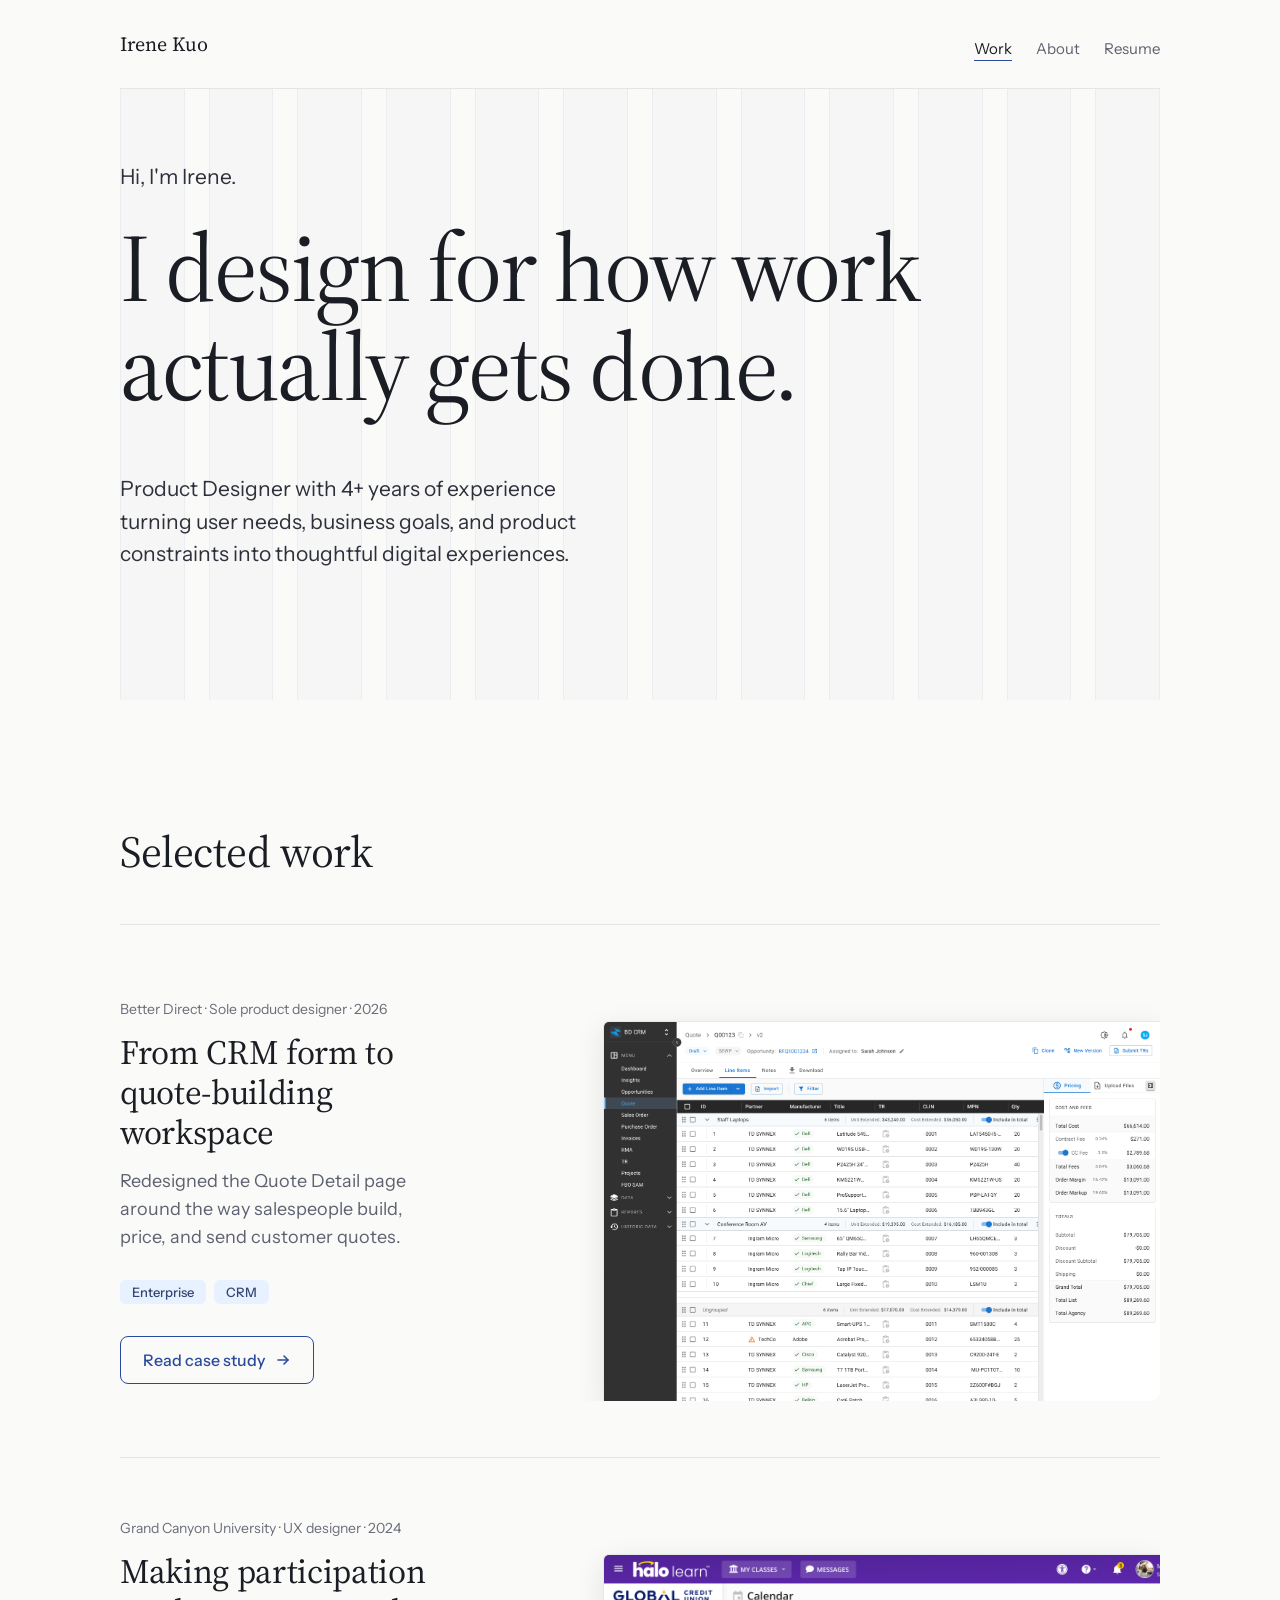
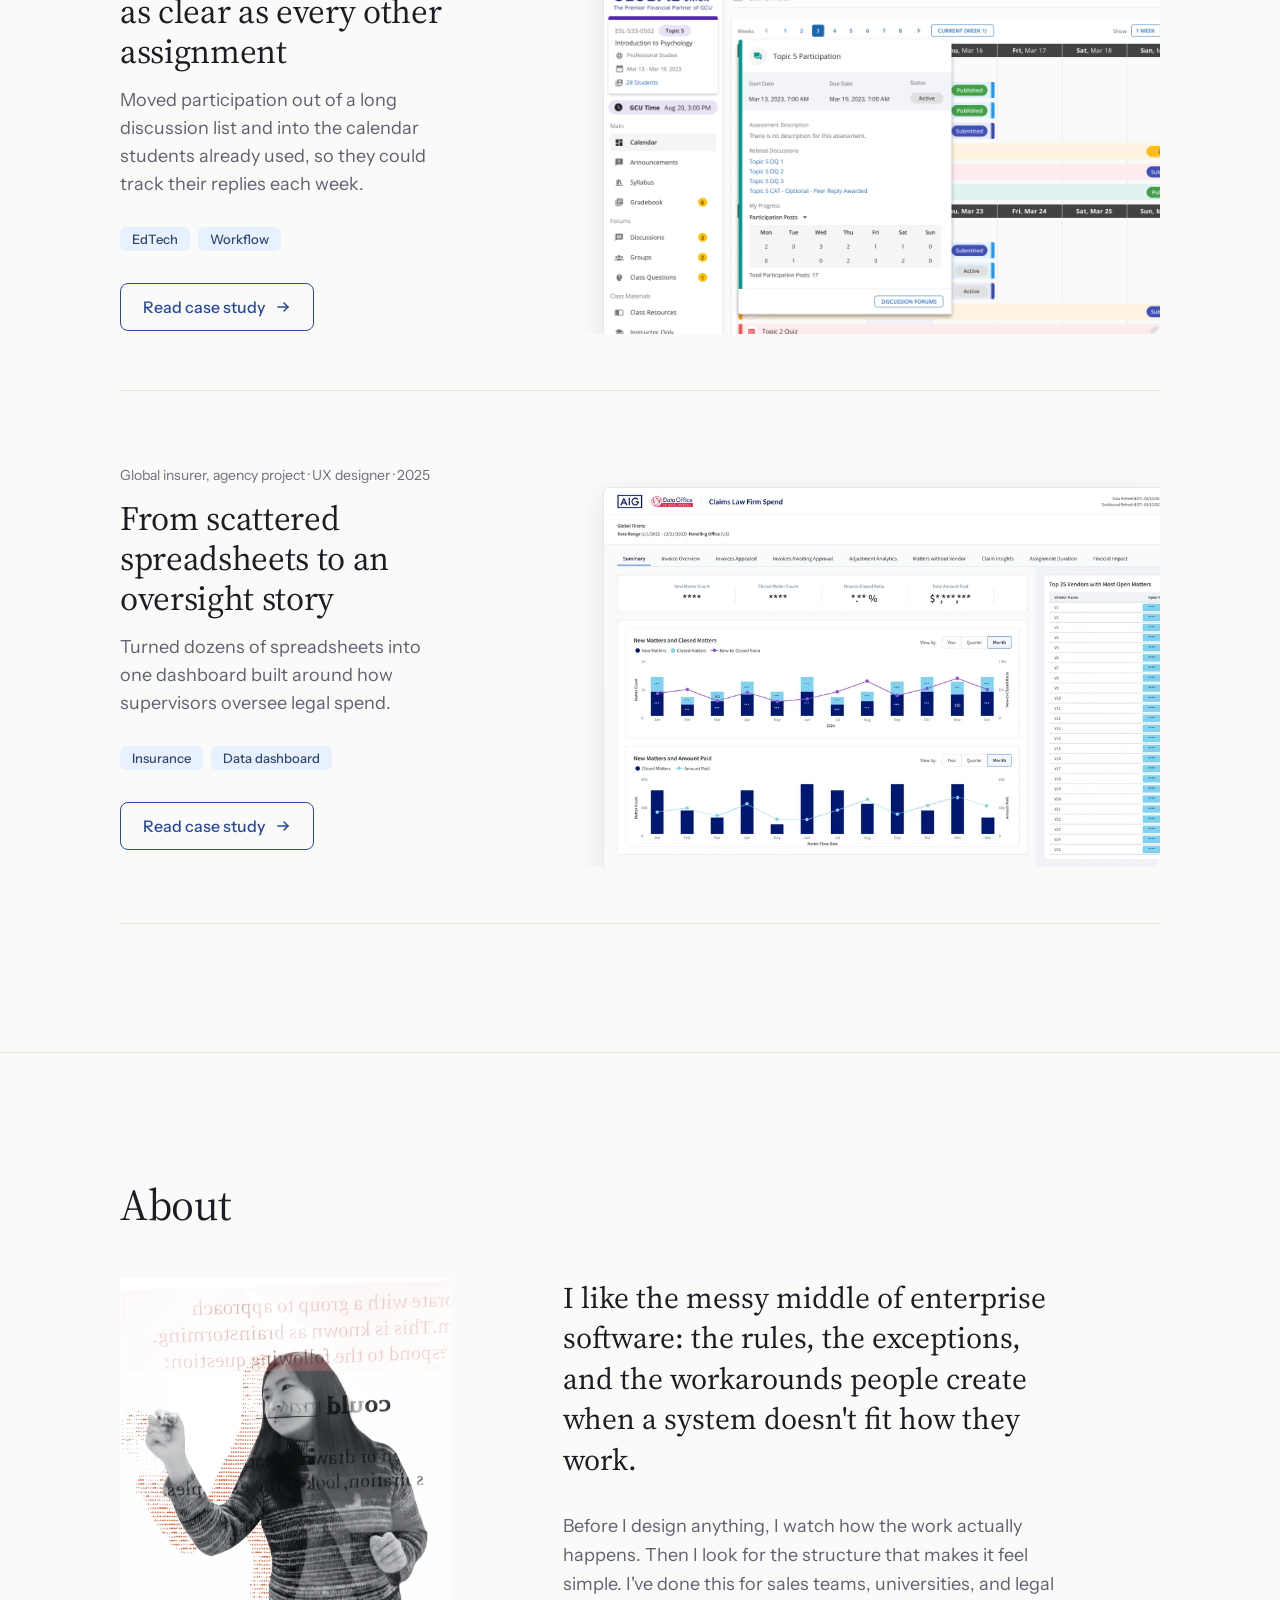
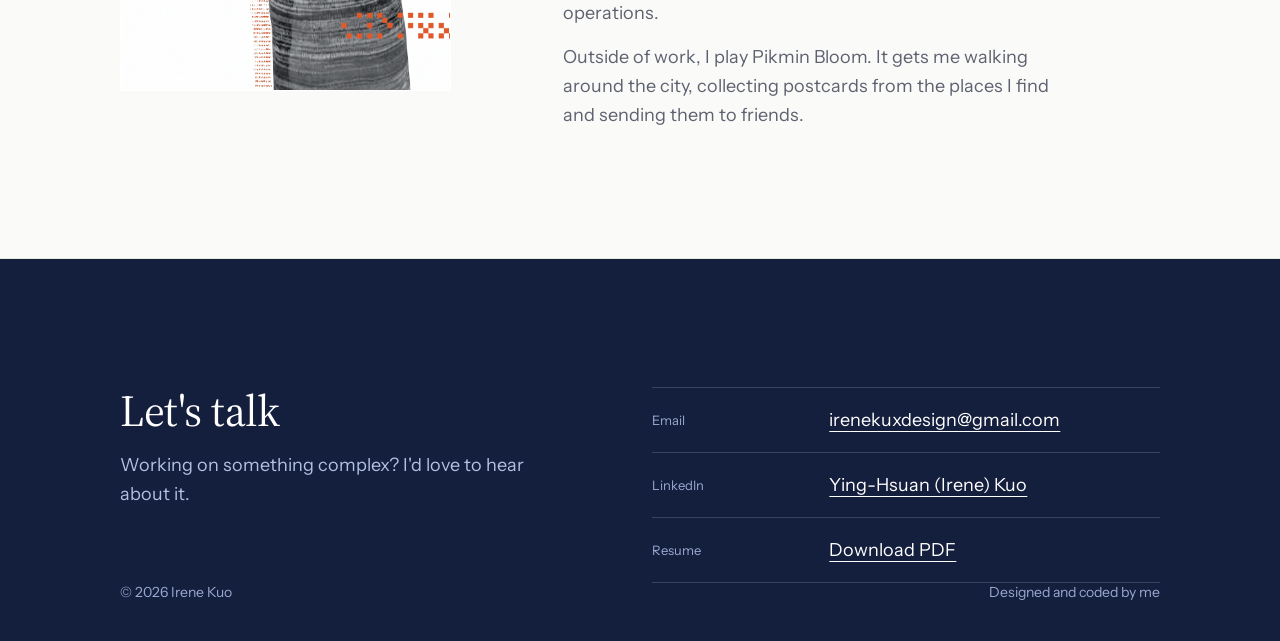
==== index.html @ baa1fa62 "Add files via upload" ====
<!doctype html>
<html lang="en">
<head>
<meta charset="utf-8">
<meta name="viewport" content="width=device-width, initial-scale=1">
<title>Irene Kuo · Product Designer</title>
<meta name="description" content="Product designer for enterprise workflows. Case studies in CRM quoting, EdTech participation, and legal spend dashboards.">
<meta property="og:title" content="Irene Kuo · Product Designer">
<meta property="og:description" content="Product designer for enterprise workflows. Case studies in CRM quoting, EdTech participation, and legal spend dashboards.">
<link rel="preconnect" href="https://fonts.googleapis.com"><link rel="preconnect" href="https://fonts.gstatic.com" crossorigin><link rel="stylesheet" href="https://fonts.googleapis.com/css2?family=Source+Serif+4:ital,opsz,wght@0,8..60,400;0,8..60,500;1,8..60,400&amp;family=Instrument+Sans:wght@400;500&amp;display=swap">
<style>

body{margin:0;background:#FAFAF8;font-family:"Instrument Sans",system-ui,sans-serif;color:#1B1D24;-webkit-font-smoothing:antialiased}
a{color:#2B4A9B}a:hover{color:#213A7D}
.hd .w{display:inline-block;transition:transform .95s cubic-bezier(.2,.85,.25,1)}
.hd .w:nth-of-type(2){transition-delay:.04s}.hd .w:nth-of-type(3){transition-delay:.08s}.hd .w:nth-of-type(4){transition-delay:.12s}.hd .w:nth-of-type(5){transition-delay:.16s}.hd .w:nth-of-type(6){transition-delay:.2s}.hd .w:nth-of-type(7){transition-delay:.24s}.hd .w:nth-of-type(8){transition-delay:.28s}.hd .w:nth-of-type(9){transition-delay:.32s}.hd .w:nth-of-type(10){transition-delay:.36s}
.hd.scatter .w:nth-of-type(1){transform:translate(-14px,-30px) rotate(-4deg)}
.hd.scatter .w:nth-of-type(2){transform:translate(22px,18px) rotate(2.5deg)}
.hd.scatter .w:nth-of-type(3){transform:translate(-10px,-22px) rotate(-2deg)}
.hd.scatter .w:nth-of-type(4){transform:translate(34px,26px) rotate(3deg)}
.hd.scatter .w:nth-of-type(5){transform:translate(-26px,20px) rotate(-3.5deg)}
.hd.scatter .w:nth-of-type(6){transform:translate(16px,-24px) rotate(4deg)}
.hd.scatter .w:nth-of-type(7){transform:translate(-8px,30px) rotate(-2.5deg)}
.hd.scatter .w:nth-of-type(8){transform:translate(24px,-14px) rotate(5deg)}
.hd.scatter .w:nth-of-type(9){transform:translate(-30px,16px) rotate(-3deg)}
.hd.scatter .w:nth-of-type(10){transform:translate(12px,-28px) rotate(2deg)}
.gridlayer{transition:opacity .7s ease}
.col{background:rgba(43,74,155,.07);border-left:1px solid rgba(43,74,155,.22);border-right:1px solid rgba(43,74,155,.22)}
.dots{background-image:radial-gradient(circle,rgba(43,74,155,.35) 1.2px,transparent 1.4px);background-size:24px 24px}
.mark{background-image:linear-gradient(#FAD9C8,#FAD9C8);background-repeat:no-repeat;background-position:0 86%;background-size:0% 20%;padding-inline:4px;margin-inline:-4px;-webkit-box-decoration-break:clone;box-decoration-break:clone;transition:background-size .9s cubic-bezier(.6,0,.2,1)}
.mark.on{background-size:100% 20%}
@media (prefers-reduced-motion:reduce){.hd .w,.gridlayer,.mark{transition:none}}


body{margin:0;background:#FAFAF8;font-family:"Instrument Sans",system-ui,sans-serif;color:#1B1D24;-webkit-font-smoothing:antialiased}
a{color:#2B4A9B}a:hover{color:#213A7D}
.row:hover .ttl{color:#2B4A9B}
.cta{transition:background-color .15s ease,color .15s ease}.cta svg{transition:transform .15s ease}.row:hover .cta{background-color:#E8EDF8 !important;color:#213A7D !important;border-color:#213A7D !important}.row:hover .cta svg{transform:translateX(3px)}.cover img{transition:transform .4s cubic-bezier(.2,.8,.2,1);transform-origin:left top}.row:hover .cover img{transform:scale(1.015)}.row:focus-visible{outline:2px solid #2B4A9B;outline-offset:8px;border-radius:4px}


body{margin:0;font-family:"Instrument Sans",system-ui,sans-serif;color:#1B1D24;-webkit-font-smoothing:antialiased; background-color: #FAFAF8; }
a{color:#2B4A9B}a:hover{color:#213A7D}


body{margin:0;background:#FAFAF8;font-family:"Instrument Sans",system-ui,sans-serif;color:#1B1D24;-webkit-font-smoothing:antialiased}
a{color:#BFCCF2}a:hover{color:#FFFFFF}

</style>
<link rel="stylesheet" href="site.css">
</head>
<body class="home">

<div id="top" class="hero" style="width: 100%; max-width: 1440px; margin-inline: auto; min-height: 700px; box-sizing: border-box; overflow: hidden; position: relative; background: #FAFAF8; font-family: 'Instrument Sans', system-ui, sans-serif; color: #1B1D24">


<div class="gridlayer" aria-hidden="true" style="position: absolute; top: 88px; bottom: 0; left: 120px; right: 120px; display: grid; grid-template-columns: repeat(12, minmax(0, 1fr)); column-gap: 24px; opacity: 1; pointer-events: none">
<div class="col"></div><div class="col"></div><div class="col"></div><div class="col"></div><div class="col"></div><div class="col"></div><div class="col"></div><div class="col"></div><div class="col"></div><div class="col"></div><div class="col"></div><div class="col"></div>
</div>



<header style="position: relative; padding-inline: 120px">
<nav aria-label="Main" style="display: flex; justify-content: space-between; align-items: center; height: 88px; border-bottom: 1px solid #E6E6E1">
<a href="index.html" style="font-family: 'Source Serif 4', Georgia, serif; font-size: 20px; color: #1B1D24; text-decoration: none">Irene Kuo</a>
<div style="display: flex; gap: 24px; font-size: 15px">
<a href="#work" aria-current="page" style="color: #1B1D24; text-decoration: none; padding: 12px 0 2px; border-bottom: 1.5px solid #2B4A9B">Work</a>
<a href="#about" style="color: #5E6170; text-decoration: none; padding: 12px 0 2px">About</a>
<a href="resume.pdf" target="_blank" rel="noopener" style="color: #5E6170; text-decoration: none; padding: 12px 0 2px">Resume</a>
</div>
</nav>
</header>

<main style="position: relative; padding-inline: 120px">
<section style="padding-top: 72px; display: grid; grid-template-columns: repeat(12, minmax(0, 1fr)); column-gap: 24px">
<p style="grid-column: 1 / span 6; margin: 56px 0 0; font-size: 21px; line-height: 1.55; color: #2E313B; margin-bottom: 24px; margin-top: 0px">Hi, I'm Irene.</p><h1 class="hd scatter" aria-label="I design for how work actually gets done." style="grid-column: 1 / span 12; margin: 0; font-family: 'Source Serif 4', Georgia, serif; font-weight: 400; font-size: 96px; line-height: 1.04; letter-spacing: -0.025em; color: #1B1D24"><span class="w">I</span> <span class="w">design</span> <span class="w">for</span> <span class="w">how</span> <span class="w">work</span><br><span class="w"><span class="mark">actually</span></span> <span class="w">gets</span> <span class="w">done.</span></h1>

<p style="grid-column: 1 / span 6; margin: 56px 0 0; font-size: 21px; line-height: 1.55; color: #2E313B">Product Designer with 4+ years of experience turning user needs, business goals, and product constraints into thoughtful digital experiences.</p>




</section>
</main>

</div>


<div style="width: 100%; max-width: 1440px; margin-inline: auto; box-sizing: border-box; background: #FAFAF8; font-family: 'Instrument Sans', system-ui, sans-serif; color: #1B1D24; padding: 128px 120px">

<section id="work" aria-labelledby="work-title" style="display: flex; flex-direction: column">
<div style="display: flex; justify-content: space-between; align-items: baseline; margin-bottom: 48px">
<h2 id="work-title" style="margin: 0; font-family: 'Source Serif 4', Georgia, serif; font-weight: 400; font-size: 44px; line-height: 1.1; letter-spacing: -0.01em">Selected work</h2>
</div>

<a class="row" href="better-direct.html" style="display: grid; grid-template-columns: repeat(12, minmax(0, 1fr)); column-gap: 24px; align-items: center; padding-block: 56px; border-top: 1px solid #E6E6E1; color: #1B1D24; text-decoration: none">
<div style="grid-column: 1 / span 4; display: flex; flex-direction: column">
<p style="margin: 0; font-size: 14px; line-height: 1.5; color: #6B6E7A">Better Direct · Sole product designer · 2026</p>
<h3 class="ttl" style="margin: 12px 0 0; font-family: 'Source Serif 4', Georgia, serif; font-weight: 400; font-size: 34px; line-height: 1.18; letter-spacing: -0.01em">From CRM form to quote-building workspace</h3>
<p style="margin: 16px 0 0; font-size: 18px; line-height: 1.55; color: #5E6170">Redesigned the Quote Detail page around the way salespeople build, price, and send customer quotes.</p>
<div style="margin-top: 28px; display: flex; gap: 8px; flex-wrap: wrap">
<span style="font-size: 13px; font-weight: 500; color: #314770; background: #E8F1FF; padding: 4px 12px; border-radius: 6px">Enterprise</span>
<span style="font-size: 13px; font-weight: 500; color: #314770; background: #E8F1FF; padding: 4px 12px; border-radius: 6px">CRM</span>
</div>
<span class="cta" style="margin-top: 32px; align-self: flex-start; display: inline-flex; align-items: center; gap: 10px; min-height: 48px; padding: 0 22px; box-sizing: border-box; border-radius: 8px; background: transparent; border: 1.5px solid #2B4A9B; color: #2B4A9B; font-size: 16px; font-weight: 500">Read case study<svg width="16" height="16" viewBox="0 0 16 16" fill="none" stroke="currentColor" stroke-width="1.6" stroke-linecap="round" stroke-linejoin="round" aria-hidden="true"><path d="M3 8h10"></path><path d="M9 4l4 4-4 4"></path></svg></span>
</div>
<div class="cover" style="grid-column: 6 / span 7; height: 420px; box-sizing: border-box; border-radius: 10px; border: 0; overflow: hidden; padding: 40px 0 0 40px"><img src="assets/18284780cf82d96c744953fb5672e2c8.png" alt="Redesigned Quote Detail workspace with line items grouped into solutions and the pricing panel beside the table" style="display: block; width: 100%; height: 100%; object-fit: cover; object-position: left top; border-radius: 6px 0 0 0; border-top: 1px solid rgba(27,29,36,0.08); border-left: 1px solid rgba(27,29,36,0.08); box-shadow: 0 8px 28px rgba(27,29,36,0.10)"></div>
</a>

<a class="row" href="gcu.html" style="display: grid; grid-template-columns: repeat(12, minmax(0, 1fr)); column-gap: 24px; align-items: center; padding-block: 56px; border-top: 1px solid #E6E6E1; color: #1B1D24; text-decoration: none">
<div style="grid-column: 1 / span 4; display: flex; flex-direction: column">
<p style="margin: 0; font-size: 14px; line-height: 1.5; color: #6B6E7A">Grand Canyon University · UX designer · 2024</p>
<h3 class="ttl" style="margin: 12px 0 0; font-family: 'Source Serif 4', Georgia, serif; font-weight: 400; font-size: 34px; line-height: 1.18; letter-spacing: -0.01em">Making participation as clear as every other assignment</h3>
<p style="margin: 16px 0 0; font-size: 18px; line-height: 1.55; color: #5E6170">Moved participation out of a long discussion list and into the calendar students already used, so they could track their replies each week.</p>
<div style="margin-top: 28px; display: flex; gap: 8px; flex-wrap: wrap">
<span style="font-size: 13px; font-weight: 500; color: #314770; padding: 4px 12px; border-radius: 6px; background-color: #E8F1FF">EdTech</span>
<span style="font-size: 13px; font-weight: 500; color: #314770; padding: 4px 12px; border-radius: 6px; background-color: #E8F1FF">Workflow</span>
</div>
<span class="cta" style="margin-top: 32px; align-self: flex-start; display: inline-flex; align-items: center; gap: 10px; min-height: 48px; padding: 0 22px; box-sizing: border-box; border-radius: 8px; background: transparent; border: 1.5px solid #2B4A9B; color: #2B4A9B; font-size: 16px; font-weight: 500">Read case study<svg width="16" height="16" viewBox="0 0 16 16" fill="none" stroke="currentColor" stroke-width="1.6" stroke-linecap="round" stroke-linejoin="round" aria-hidden="true"><path d="M3 8h10"></path><path d="M9 4l4 4-4 4"></path></svg></span>
</div>
<div class="cover" style="grid-column: 6 / span 7; height: 420px; box-sizing: border-box; border-radius: 10px; border: 0; overflow: hidden; padding: 40px 0 0 40px"><img src="assets/d54fa1ac99803771630a6db6513b2a87.png" alt="Participation card open in the student calendar, showing related discussions and daily reply counts" style="display: block; width: 100%; height: 100%; object-fit: cover; object-position: left top; border-radius: 6px 0 0 0; border-top: 1px solid rgba(27,29,36,0.08); border-left: 1px solid rgba(27,29,36,0.08); box-shadow: 0 8px 28px rgba(27,29,36,0.10)"></div>
</a>

<a class="row" href="legal-spend.html" style="display: grid; grid-template-columns: repeat(12, minmax(0, 1fr)); column-gap: 24px; align-items: center; padding-block: 56px; border-top: 1px solid #E6E6E1; border-bottom: 1px solid #E6E6E1; color: #1B1D24; text-decoration: none">
<div style="grid-column: 1 / span 4; display: flex; flex-direction: column">
<p style="margin: 0; font-size: 14px; line-height: 1.5; color: #6B6E7A">Global insurer, agency project · UX designer · 2025</p>
<h3 class="ttl" style="margin: 12px 0 0; font-family: 'Source Serif 4', Georgia, serif; font-weight: 400; font-size: 34px; line-height: 1.18; letter-spacing: -0.01em">From scattered spreadsheets to an oversight story</h3>
<p style="margin: 16px 0 0; font-size: 18px; line-height: 1.55; color: #5E6170">Turned dozens of spreadsheets into one dashboard built around how supervisors oversee legal spend.</p>
<div style="margin-top: 28px; display: flex; gap: 8px; flex-wrap: wrap">
<span style="font-size: 13px; font-weight: 500; color: #314770; padding: 4px 12px; border-radius: 6px; background-color: #e8f1ff">Insurance</span>
<span style="font-size: 13px; font-weight: 500; color: #314770; padding: 4px 12px; border-radius: 6px; background-color: #e8f1ff">Data dashboard</span>
</div>
<span class="cta" style="margin-top: 32px; align-self: flex-start; display: inline-flex; align-items: center; gap: 10px; min-height: 48px; padding: 0 22px; box-sizing: border-box; border-radius: 8px; background: transparent; border: 1.5px solid #2B4A9B; color: #2B4A9B; font-size: 16px; font-weight: 500">Read case study<svg width="16" height="16" viewBox="0 0 16 16" fill="none" stroke="currentColor" stroke-width="1.6" stroke-linecap="round" stroke-linejoin="round" aria-hidden="true"><path d="M3 8h10"></path><path d="M9 4l4 4-4 4"></path></svg></span>
</div>
<div class="cover" style="grid-column: 6 / span 7; height: 420px; box-sizing: border-box; border-radius: 10px; border: 0; overflow: hidden; padding: 40px 0 0 40px"><img src="assets/3362d50595035194a58b5892fbbaa242.png" alt="Legal spend dashboard Summary tab with KPI cards, monthly matter charts, and a ranked vendor list" style="display: block; width: 100%; height: 100%; object-fit: cover; object-position: left top; border-radius: 6px 0 0 0; border-top: 1px solid rgba(27,29,36,0.08); border-left: 1px solid rgba(27,29,36,0.08); box-shadow: 0 8px 28px rgba(27,29,36,0.10)"></div>
</a>
</section>

</div>


<div style="width: 100%; max-width: 1440px; margin-inline: auto; box-sizing: border-box; font-family: 'Instrument Sans', system-ui, sans-serif; color: #1B1D24; padding: 128px 120px; border-top: 1px solid #E6E6E1; border-bottom: 1px solid #E6E6E1">

<section id="about" aria-labelledby="about-title" style="display: grid; grid-template-columns: repeat(12, minmax(0, 1fr)); column-gap: 24px; align-items: start">
<h2 id="about-title" style="grid-column: 1 / span 12; margin: 0 0 48px; font-family: 'Source Serif 4', Georgia, serif; font-weight: 400; font-size: 44px; line-height: 1.1; letter-spacing: -0.01em; color: #1B1D24">About</h2>

<img src="assets/a4dc9702ee5d21c18cdc6d72106892fa.webp" alt="Irene writing on a glass wall at a design exhibition" style="grid-column: 1 / span 4; display: block; width: 100%; aspect-ratio: 4 / 5; object-fit: cover; border-radius: 0px; border: 1px solid #E6E6E1; box-sizing: border-box; border-color: #FFFFFF">

<div style="grid-column: 6 / span 6; display: flex; flex-direction: column">
<p style="margin: 0; font-family: 'Source Serif 4', Georgia, serif; font-size: 30px; line-height: 1.35; color: #1B1D24">I like the messy middle of enterprise software: the rules, the exceptions, and the workarounds people create when a system doesn't fit how they work.</p>
<p style="margin: 32px 0 0; font-size: 18px; line-height: 1.6; color: #5E6170">Before I design anything, I watch how the work actually happens. Then I look for the structure that makes it feel simple. I've done this for sales teams, universities, and legal operations.</p>
<p style="margin: 16px 0 0; font-size: 18px; line-height: 1.6; color: #5E6170">Outside of work, I play Pikmin Bloom. It gets me walking around the city, collecting postcards from the places I find and sending them to friends.</p>

</div>
</section>

</div>


<div style="width: 100%; max-width: 1440px; margin-inline: auto; box-sizing: border-box; background: #141E3D; font-family: 'Instrument Sans', system-ui, sans-serif; color: #FFFFFF; padding: 128px 120px 40px; display: flex; flex-direction: column">

<footer id="contact" aria-labelledby="contact-title" style="flex-grow: 1; display: flex; flex-direction: column">
<div style="display: grid; grid-template-columns: repeat(12, minmax(0, 1fr)); column-gap: 24px; align-items: start">
<div style="grid-column: 1 / span 5">
<h2 id="contact-title" style="margin: 0; font-family: 'Source Serif 4', Georgia, serif; font-weight: 400; font-size: 44px; line-height: 1.1; letter-spacing: -0.01em; color: #FFFFFF">Let's talk</h2>
<p style="margin: 16px 0 0; font-size: 18px; line-height: 1.6; color: #B4C0E0">Working on something complex? I'd love to hear about it.</p>
</div>

<dl style="grid-column: 7 / span 6; margin: 0; display: flex; flex-direction: column">
<div style="display: grid; grid-template-columns: repeat(6, minmax(0, 1fr)); column-gap: 24px; align-items: center; min-height: 64px; border-top: 1px solid rgba(255,255,255,0.16)">
<dt style="grid-column: 1 / span 2; font-size: 13px; color: #9AA8D0">Email</dt>
<dd style="grid-column: 3 / span 4; margin: 0"><a href="mailto:irenekuxdesign@gmail.com" style="font-size: 18px; color: #FFFFFF; text-decoration: underline; text-underline-offset: 5px">irenekuxdesign@gmail.com</a></dd>
</div>
<div style="display: grid; grid-template-columns: repeat(6, minmax(0, 1fr)); column-gap: 24px; align-items: center; min-height: 64px; border-top: 1px solid rgba(255,255,255,0.16)">
<dt style="grid-column: 1 / span 2; font-size: 13px; color: #9AA8D0">LinkedIn</dt>
<dd style="grid-column: 3 / span 4; margin: 0"><a href="https://www.linkedin.com/in/ying-hsuan-irene-kuo-26b336165/" style="font-size: 18px; color: #FFFFFF; text-decoration: underline; text-underline-offset: 5px">Ying-Hsuan (Irene) Kuo</a></dd>
</div>
<div style="display: grid; grid-template-columns: repeat(6, minmax(0, 1fr)); column-gap: 24px; align-items: center; min-height: 64px; border-top: 1px solid rgba(255,255,255,0.16); border-bottom: 1px solid rgba(255,255,255,0.16)">
<dt style="grid-column: 1 / span 2; font-size: 13px; color: #9AA8D0">Resume</dt>
<dd style="grid-column: 3 / span 4; margin: 0"><a href="resume.pdf" target="_blank" rel="noopener" style="font-size: 18px; color: #FFFFFF; text-decoration: underline; text-underline-offset: 5px">Download PDF</a></dd>
</div>
</dl>
</div>

<div style="margin-top: auto; display: flex; justify-content: space-between; font-size: 14px; color: #9AA8D0">
<span>© 2026 Irene Kuo</span>
<span>Designed and coded by me</span>
</div>
</footer>

</div>

<script src="site.js"></script>
</body>
</html>
---- site.css ----
html { scroll-behavior: smooth; }
@media (prefers-reduced-motion: reduce) { html { scroll-behavior: auto; } }
body { margin: 0; background: #FAFAF8; }
img, video, svg { max-width: 100%; }
section[id] { scroll-margin-top: 24px; }

/* Case study side navigation stays in view */
nav.toc { position: sticky; top: 32px; }
nav.toc a { transition: color .15s ease, border-color .15s ease; }
nav.toc a:hover { color: #1B1D24 !important; }

/* Footer always full-bleed navy */
#contact { max-width: 1200px; margin-inline: auto; width: 100%; }
.home > div:last-of-type { max-width: none !important; }

/* ---------- Tablet ---------- */
@media (max-width: 1100px) {
  [style*="padding-inline: 120px"] { padding-inline: 48px !important; }
  [style*="padding: 128px 120px"] { padding-left: 48px !important; padding-right: 48px !important; }
  main[style*="padding: 96px 120px 0"] { padding-left: 48px !important; padding-right: 48px !important; }
  [style*="margin: 40px -104px"], [style*="margin: 56px -104px"], [style*="margin: 32px -104px"], [style*="-104px"] { margin-right: 0 !important; }
  .hero h1 { font-size: 72px !important; }
}

/* ---------- Phone ---------- */
@media (max-width: 760px) {
  body { -webkit-text-size-adjust: 100%; }
  [style*="padding-inline: 120px"], [style*="padding-inline: 48px"] { padding-inline: 20px !important; }
  [style*="padding: 128px 120px"] { padding: 72px 20px !important; }
  main[style*="padding: 96px 120px 0"] { padding: 56px 20px 0 !important; }
  [style*="height: 88px"] { height: 64px !important; }

  /* Layout grids become one column */
  [style*="grid-template-columns: repeat(12"], [style*="grid-template-columns: repeat(2,"], [style*="grid-template-columns: repeat(3,"], [style*="grid-template-columns: repeat(4,"],
  [style*="minmax(0, 5fr) minmax(0, 7fr)"], [style*="minmax(0, 1fr) minmax(0, 2fr)"], [style*="minmax(0, 1.785fr)"], [style*="minmax(0, 1fr) auto minmax(0, 1fr)"] { grid-template-columns: minmax(0, 1fr) !important; row-gap: 20px; }
  [style*="grid-template-columns: repeat(12"] > *, [style*="grid-template-columns: repeat(2,"] > *, [style*="grid-template-columns: repeat(3,"] > *, [style*="grid-template-columns: repeat(4,"] > *,
  [style*="minmax(0, 5fr) minmax(0, 7fr)"] > *, [style*="minmax(0, 1fr) minmax(0, 2fr)"] > *, [style*="minmax(0, 1.785fr)"] > *, [style*="minmax(0, 1fr) auto minmax(0, 1fr)"] > * { grid-column: 1 / -1 !important; }
  [style*="minmax(0, 1fr) auto minmax(0, 1fr)"] > svg { transform: rotate(90deg); justify-self: start; margin: 0 !important; }
  /* Wide diagrams keep their layout and scroll sideways */
  .case figure { overflow-x: auto; -webkit-overflow-scrolling: touch; }
  .hflow, [style*="28px minmax(0, 1fr) 28px"], [style*="grid-template-columns: repeat(5,"] { min-width: 680px; }
  .hero .gridlayer { display: none; }
  /* Hide the in-page side navigation */
  nav.toc { display: none !important; }

  /* Headings */
  .hero { min-height: 0 !important; padding-bottom: 72px; }
  .hero h1 { font-size: 44px !important; line-height: 1.08 !important; }
  .hero p { font-size: 18px !important; }
  .hero section { padding-top: 48px !important; }
  h1 { font-size: 38px !important; }
  .case h2 { font-size: 30px !important; }
  #work-title, #about-title, #contact-title { font-size: 34px !important; }
  .ttl { font-size: 28px !important; }
  .next p[style*="font-size: 44px"] { font-size: 30px !important; }
  .next .cta { justify-self: start !important; }
  .case .num { font-size: 40px !important; }
  .case blockquote, .case figure p[style*="italic"] { font-size: 18px !important; }

  /* Selected work */
  .row { padding-block: 40px !important; }
  .cover { order: -1; height: 240px !important; padding: 20px 0 0 20px !important; }
  #about img { max-width: 360px; }
  #about p[style*="font-size: 30px"] { font-size: 24px !important; }

  /* Case study content */
  .case .sec { padding-top: 72px !important; }
  .case figure { margin-left: 0 !important; margin-right: 0 !important; }
  .case figure[style*="padding: 28px 24px"], .case figure [style*="padding: 28px 24px"] { padding: 20px 16px !important; }
  .case [style*="padding: 40px"] { padding: 16px !important; }
  .case table { display: block; overflow-x: auto; -webkit-overflow-scrolling: touch; }

  /* Footer */
  #contact dl { margin-top: 40px !important; }
  #contact > div:last-child { flex-direction: column; gap: 8px; margin-top: 56px !important; }
  [style*="padding: 128px 120px 40px"] { padding: 72px 20px 32px !important; }
}
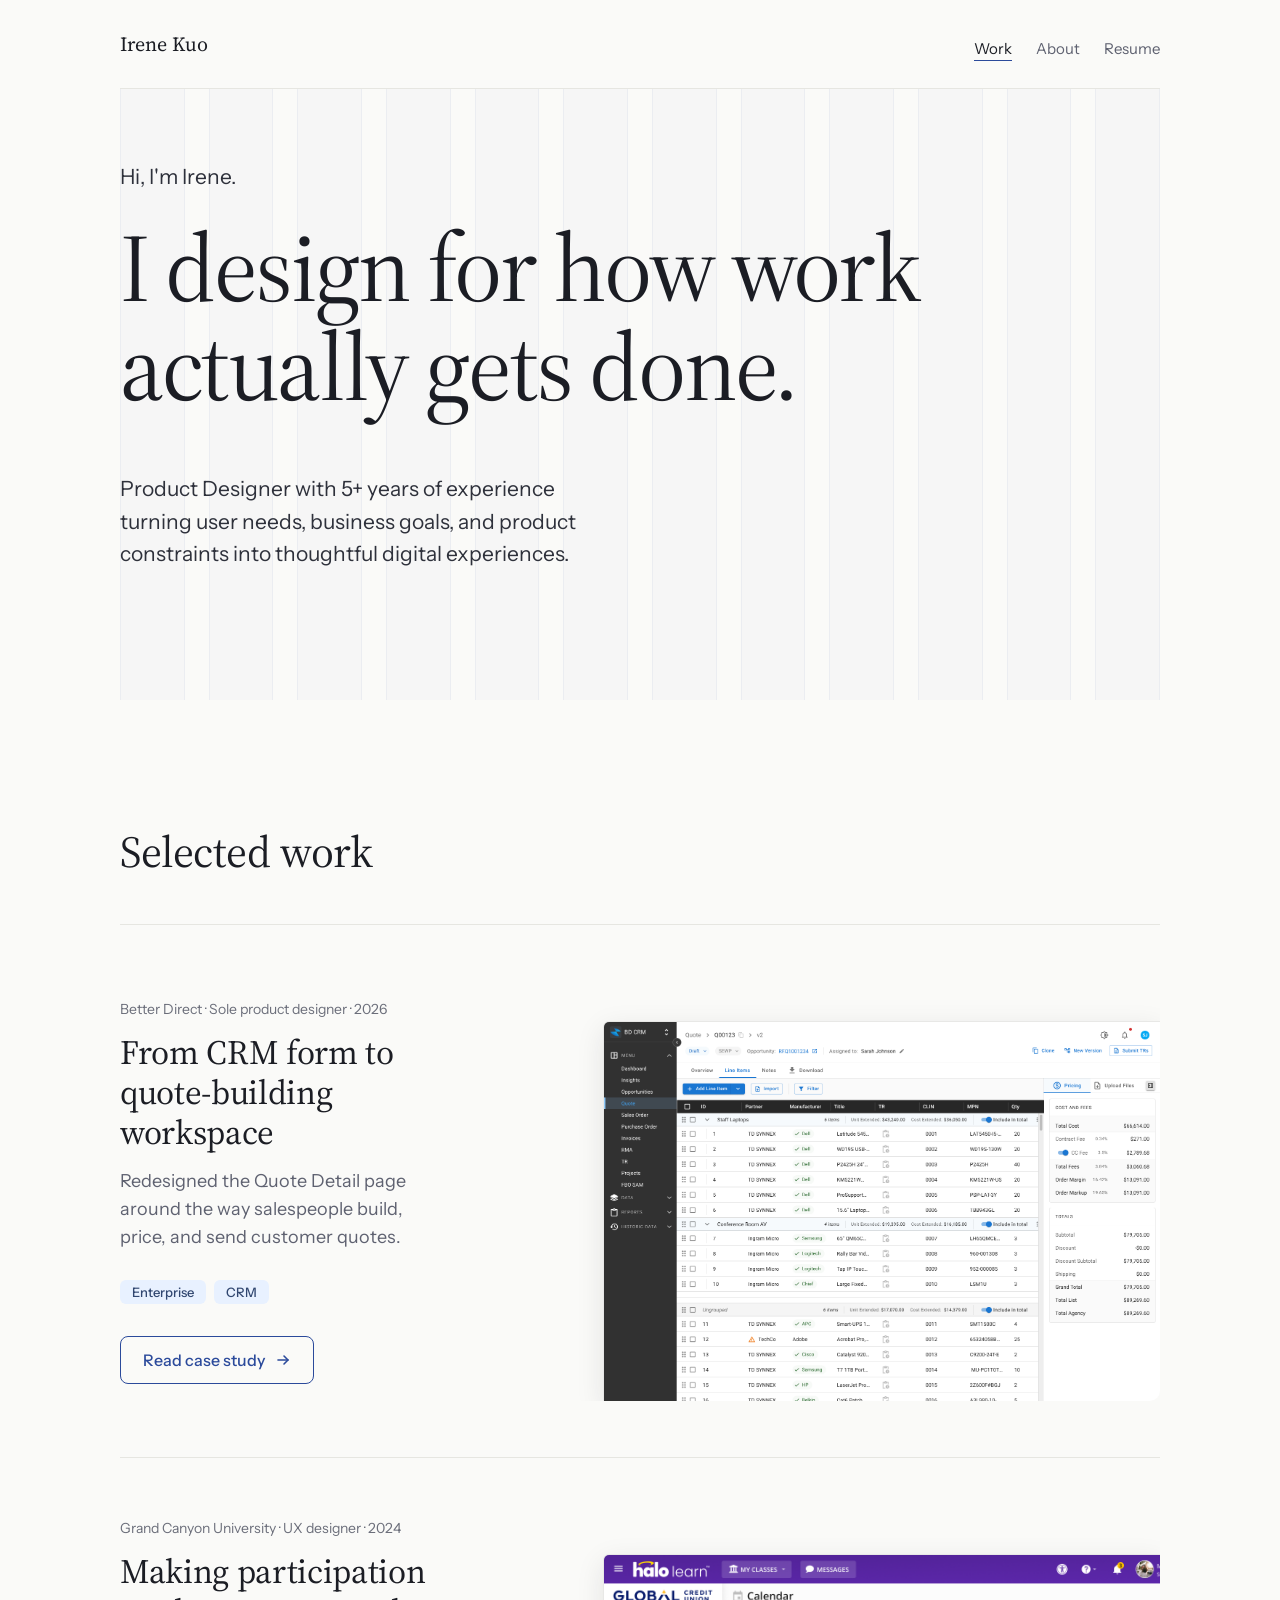
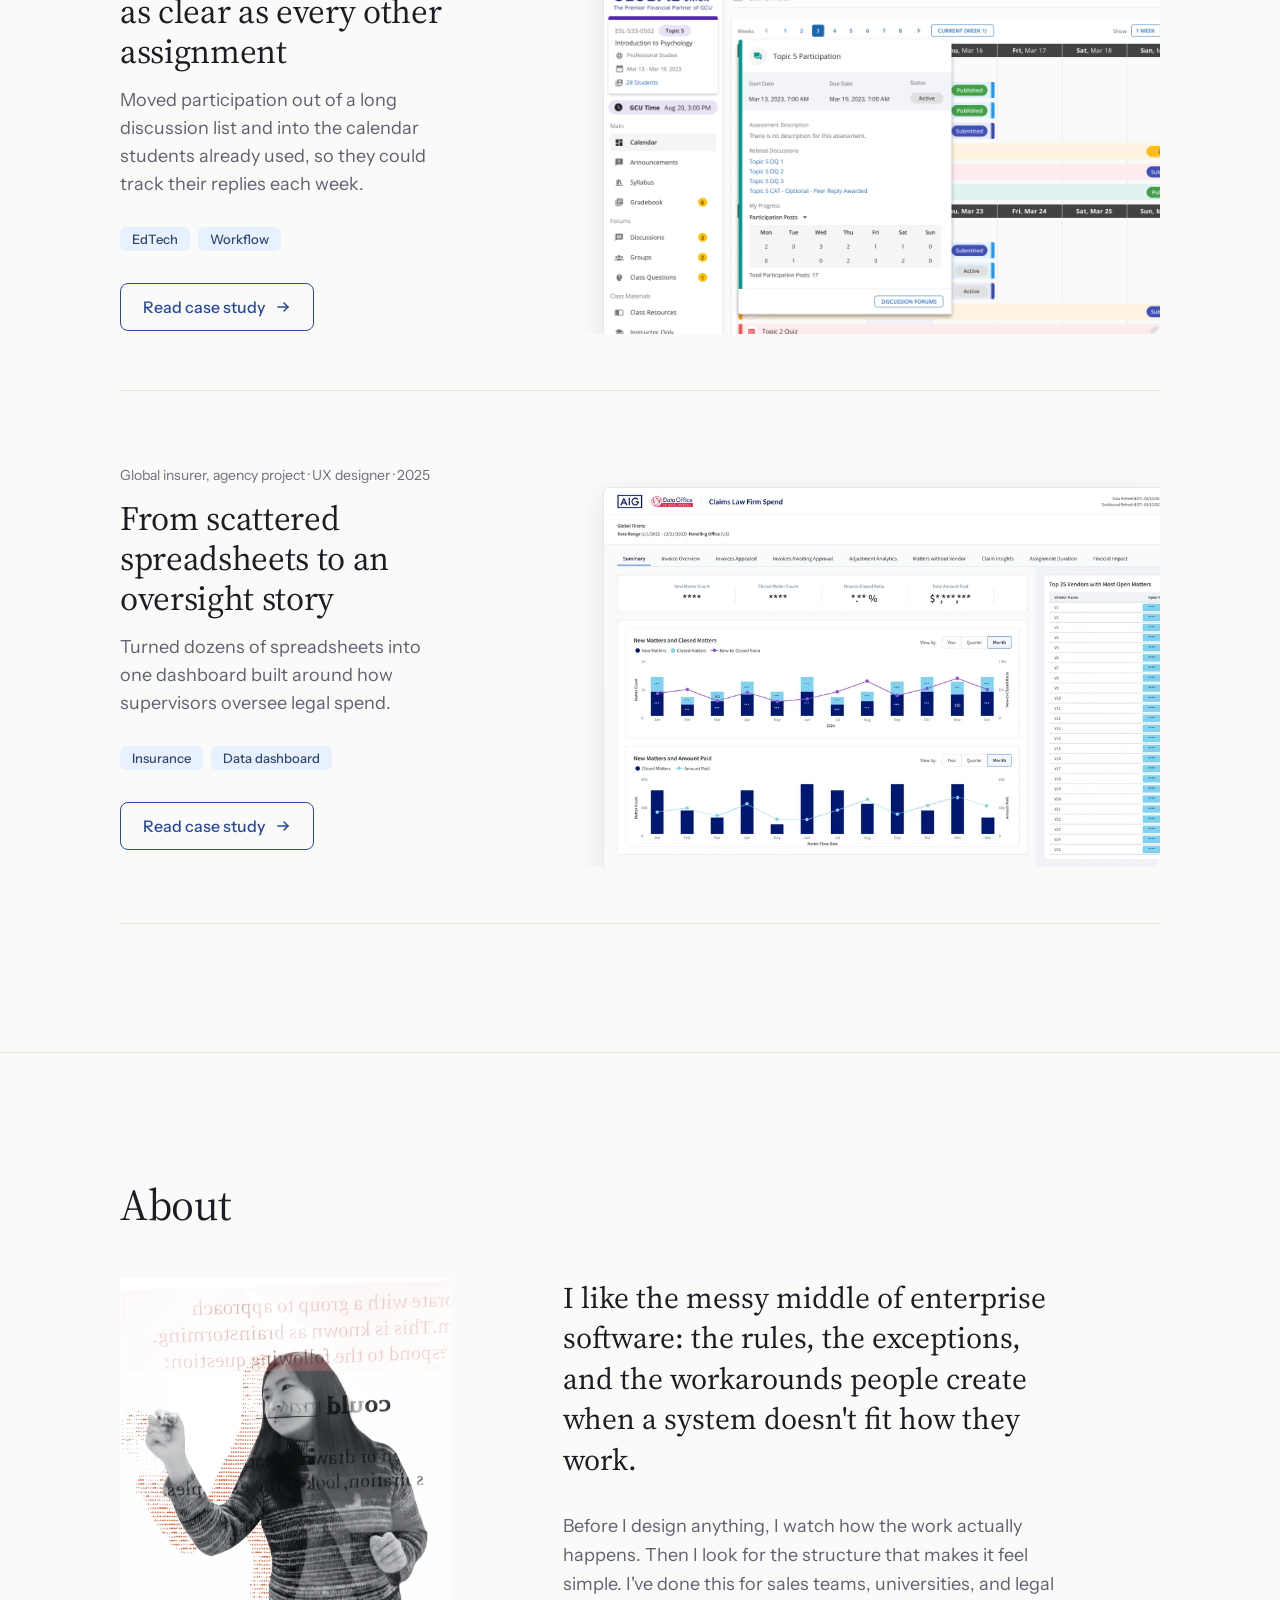
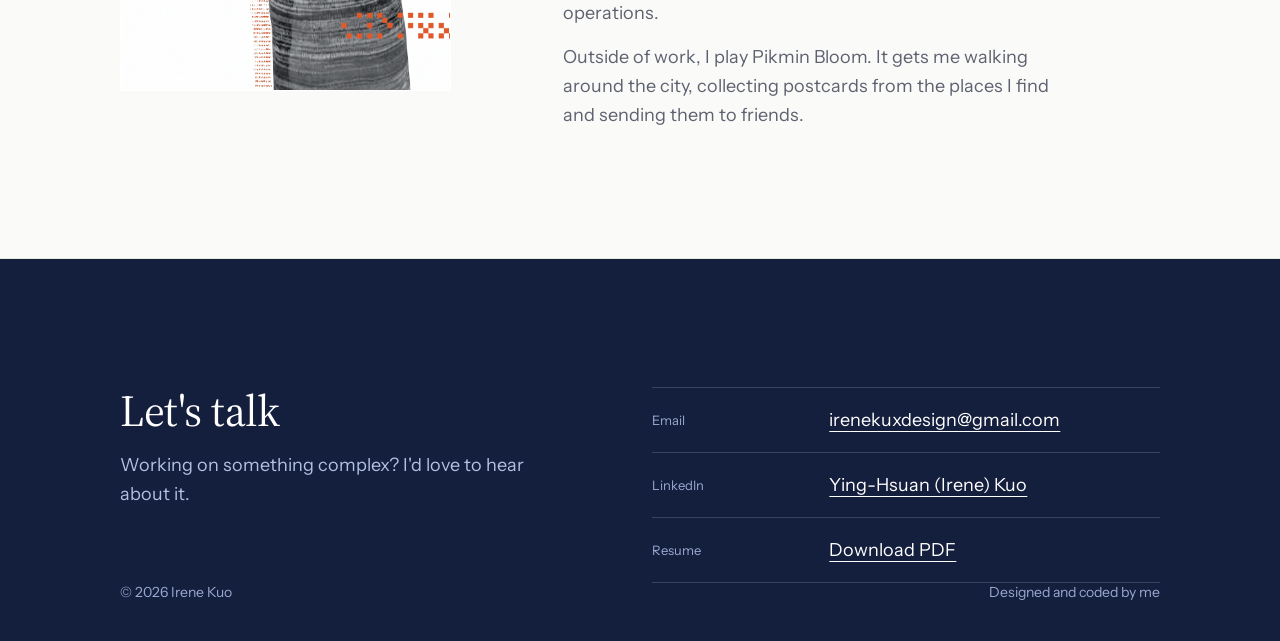
==== commit ac4945f8: "Update experience from 4 to 5 years in index.html" ====
--- a/index.html
+++ b/index.html
@@ -74,7 +74,7 @@
 <section style="padding-top: 72px; display: grid; grid-template-columns: repeat(12, minmax(0, 1fr)); column-gap: 24px">
 <p style="grid-column: 1 / span 6; margin: 56px 0 0; font-size: 21px; line-height: 1.55; color: #2E313B; margin-bottom: 24px; margin-top: 0px">Hi, I'm Irene.</p><h1 class="hd scatter" aria-label="I design for how work actually gets done." style="grid-column: 1 / span 12; margin: 0; font-family: 'Source Serif 4', Georgia, serif; font-weight: 400; font-size: 96px; line-height: 1.04; letter-spacing: -0.025em; color: #1B1D24"><span class="w">I</span> <span class="w">design</span> <span class="w">for</span> <span class="w">how</span> <span class="w">work</span><br><span class="w"><span class="mark">actually</span></span> <span class="w">gets</span> <span class="w">done.</span></h1>
 
-<p style="grid-column: 1 / span 6; margin: 56px 0 0; font-size: 21px; line-height: 1.55; color: #2E313B">Product Designer with 4+ years of experience turning user needs, business goals, and product constraints into thoughtful digital experiences.</p>
+<p style="grid-column: 1 / span 6; margin: 56px 0 0; font-size: 21px; line-height: 1.55; color: #2E313B">Product Designer with 5+ years of experience turning user needs, business goals, and product constraints into thoughtful digital experiences.</p>
 
 
 
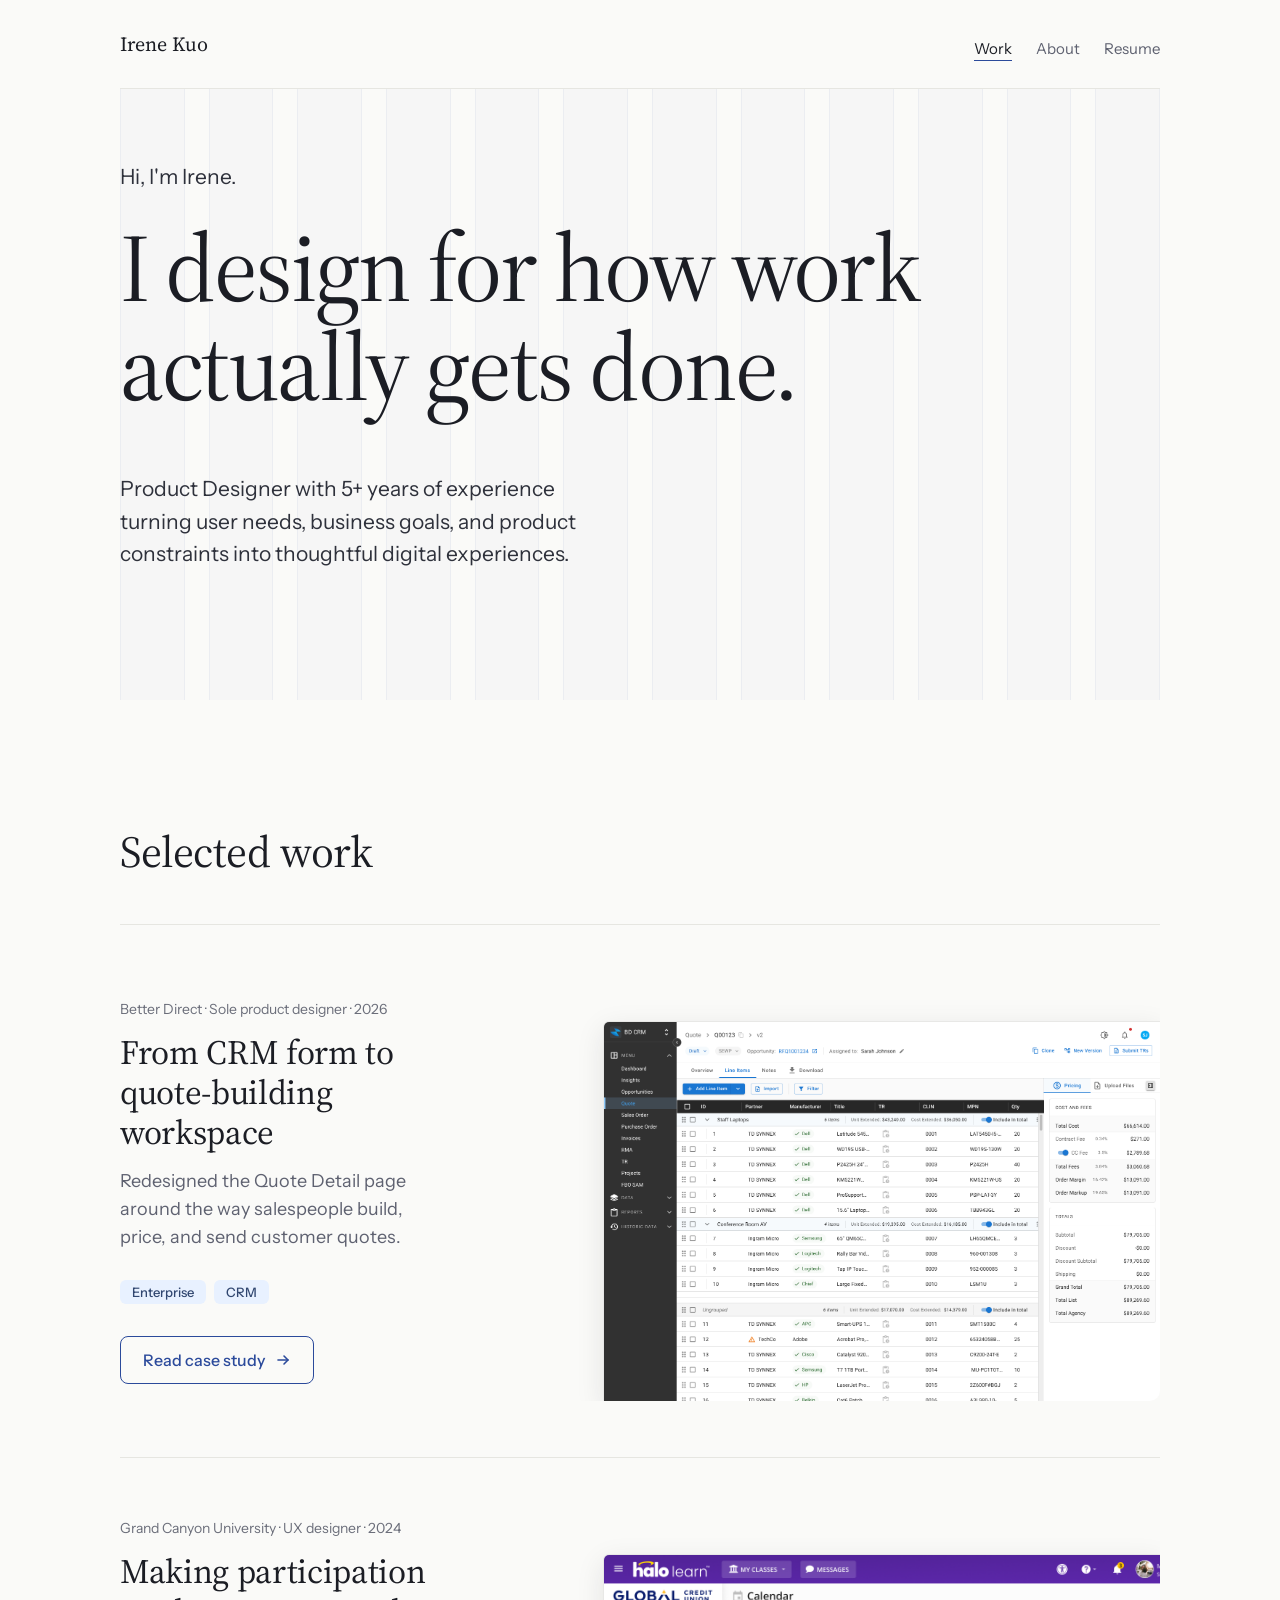
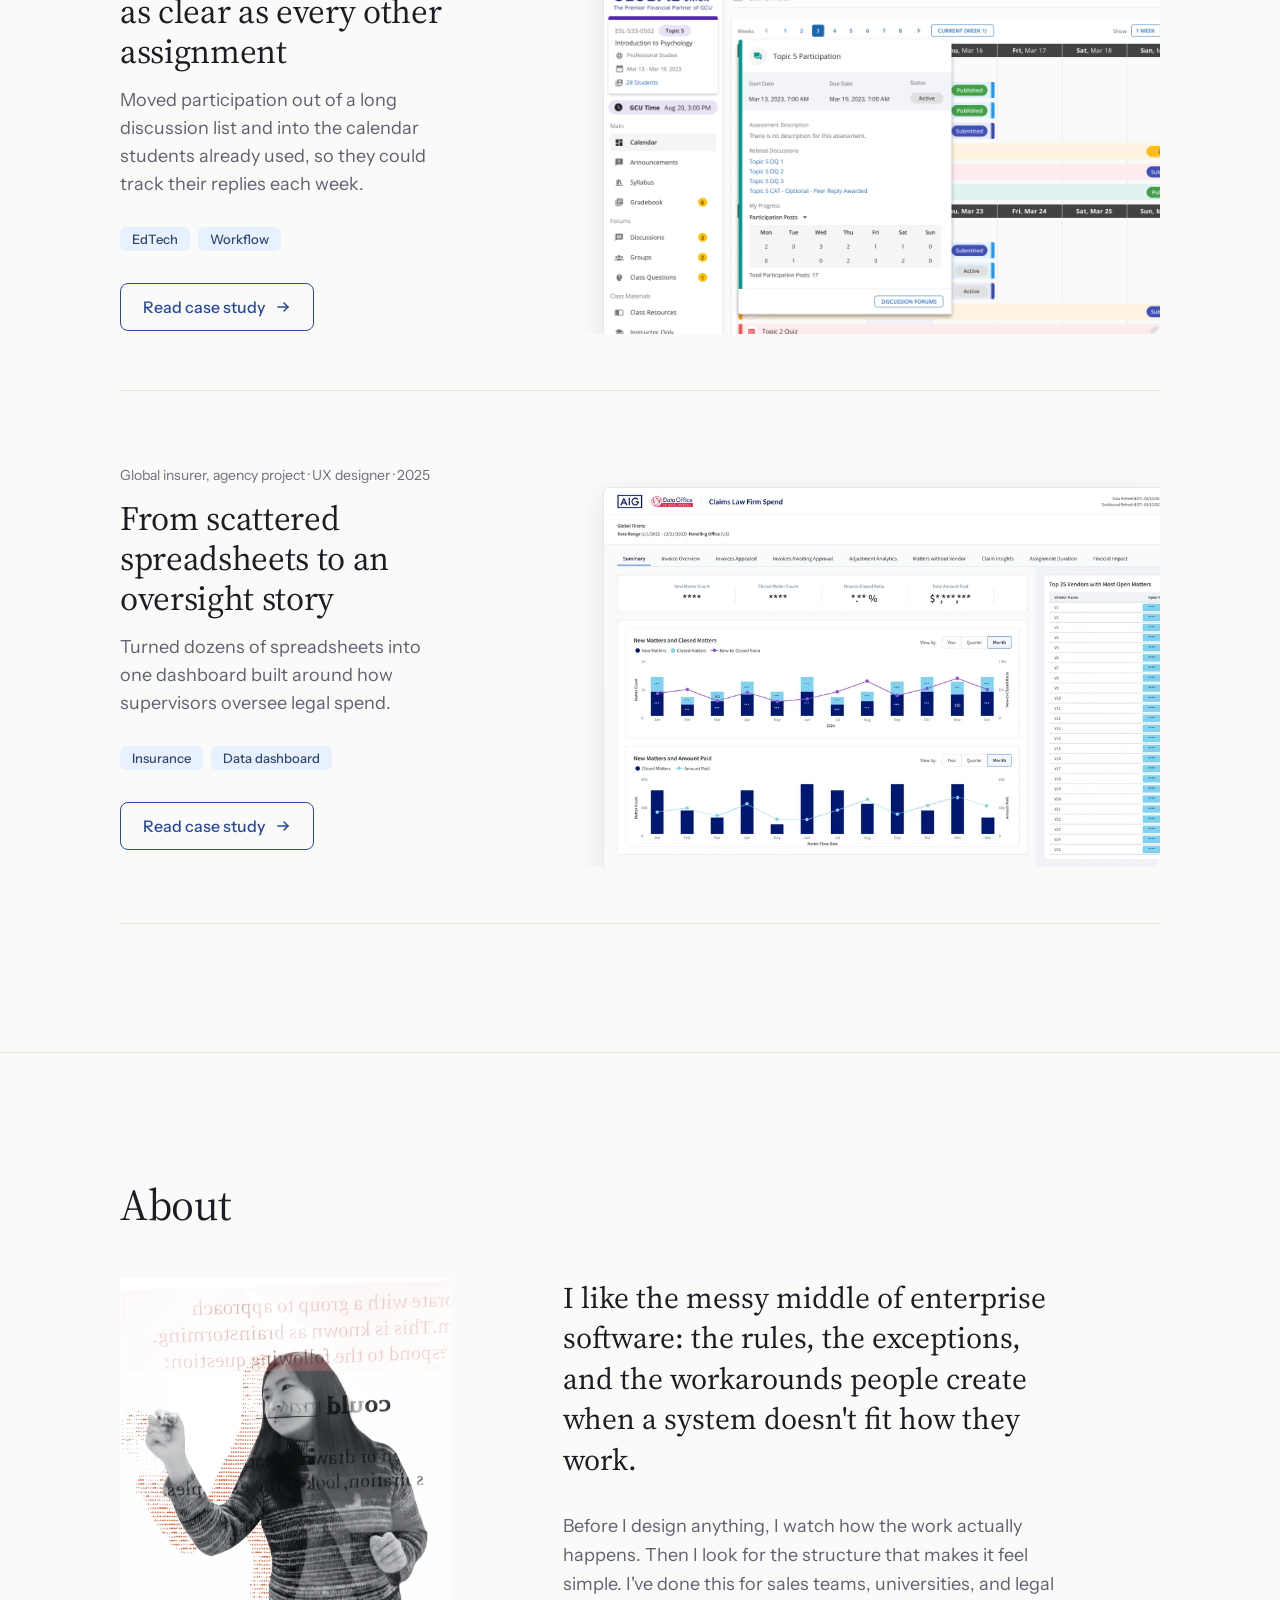
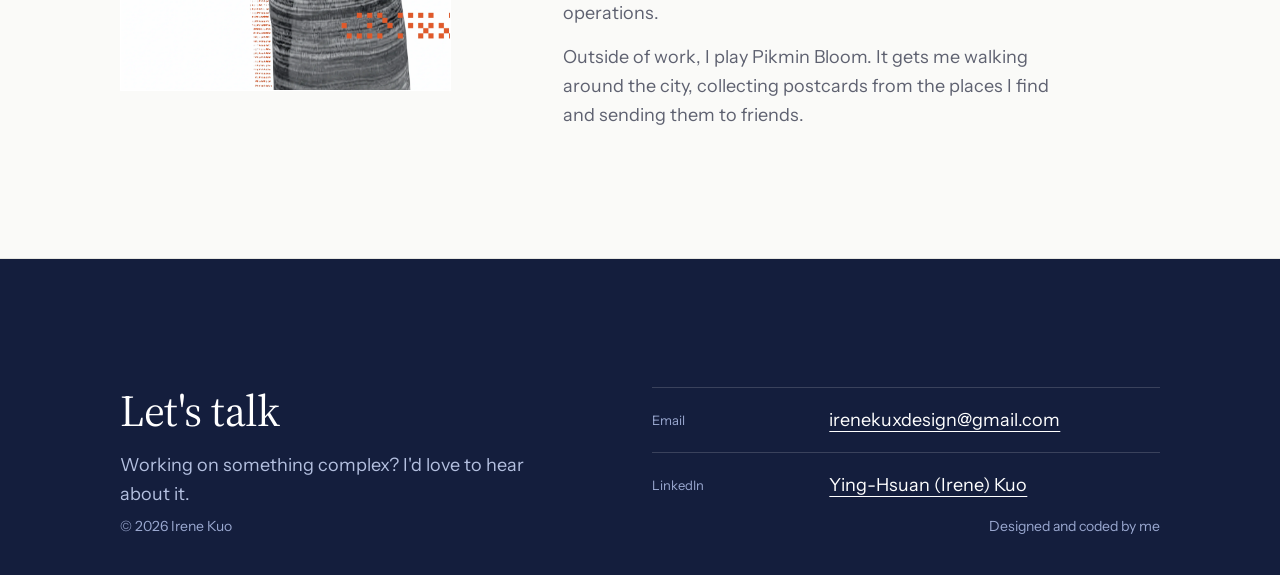
==== commit 20e42d3f: "Remove resume section from index.html Removed the resume section from the contact information." ====
--- a/index.html
+++ b/index.html
@@ -65,7 +65,7 @@
 <div style="display: flex; gap: 24px; font-size: 15px">
 <a href="#work" aria-current="page" style="color: #1B1D24; text-decoration: none; padding: 12px 0 2px; border-bottom: 1.5px solid #2B4A9B">Work</a>
 <a href="#about" style="color: #5E6170; text-decoration: none; padding: 12px 0 2px">About</a>
-<a href="resume.pdf" target="_blank" rel="noopener" style="color: #5E6170; text-decoration: none; padding: 12px 0 2px">Resume</a>
+<a href="https://docs.google.com/document/d/1DPBCUYDYpoElM1iFnIeGMOE4myxvlPkNTu8c9fr8a9o/edit?usp=sharing" target="_blank" rel="noopener" style="color: #5E6170; text-decoration: none; padding: 12px 0 2px">Resume</a>
 </div>
 </nav>
 </header>
@@ -174,10 +174,6 @@
 <dt style="grid-column: 1 / span 2; font-size: 13px; color: #9AA8D0">LinkedIn</dt>
 <dd style="grid-column: 3 / span 4; margin: 0"><a href="https://www.linkedin.com/in/ying-hsuan-irene-kuo-26b336165/" style="font-size: 18px; color: #FFFFFF; text-decoration: underline; text-underline-offset: 5px">Ying-Hsuan (Irene) Kuo</a></dd>
 </div>
-<div style="display: grid; grid-template-columns: repeat(6, minmax(0, 1fr)); column-gap: 24px; align-items: center; min-height: 64px; border-top: 1px solid rgba(255,255,255,0.16); border-bottom: 1px solid rgba(255,255,255,0.16)">
-<dt style="grid-column: 1 / span 2; font-size: 13px; color: #9AA8D0">Resume</dt>
-<dd style="grid-column: 3 / span 4; margin: 0"><a href="resume.pdf" target="_blank" rel="noopener" style="font-size: 18px; color: #FFFFFF; text-decoration: underline; text-underline-offset: 5px">Download PDF</a></dd>
-</div>
 </dl>
 </div>
 
